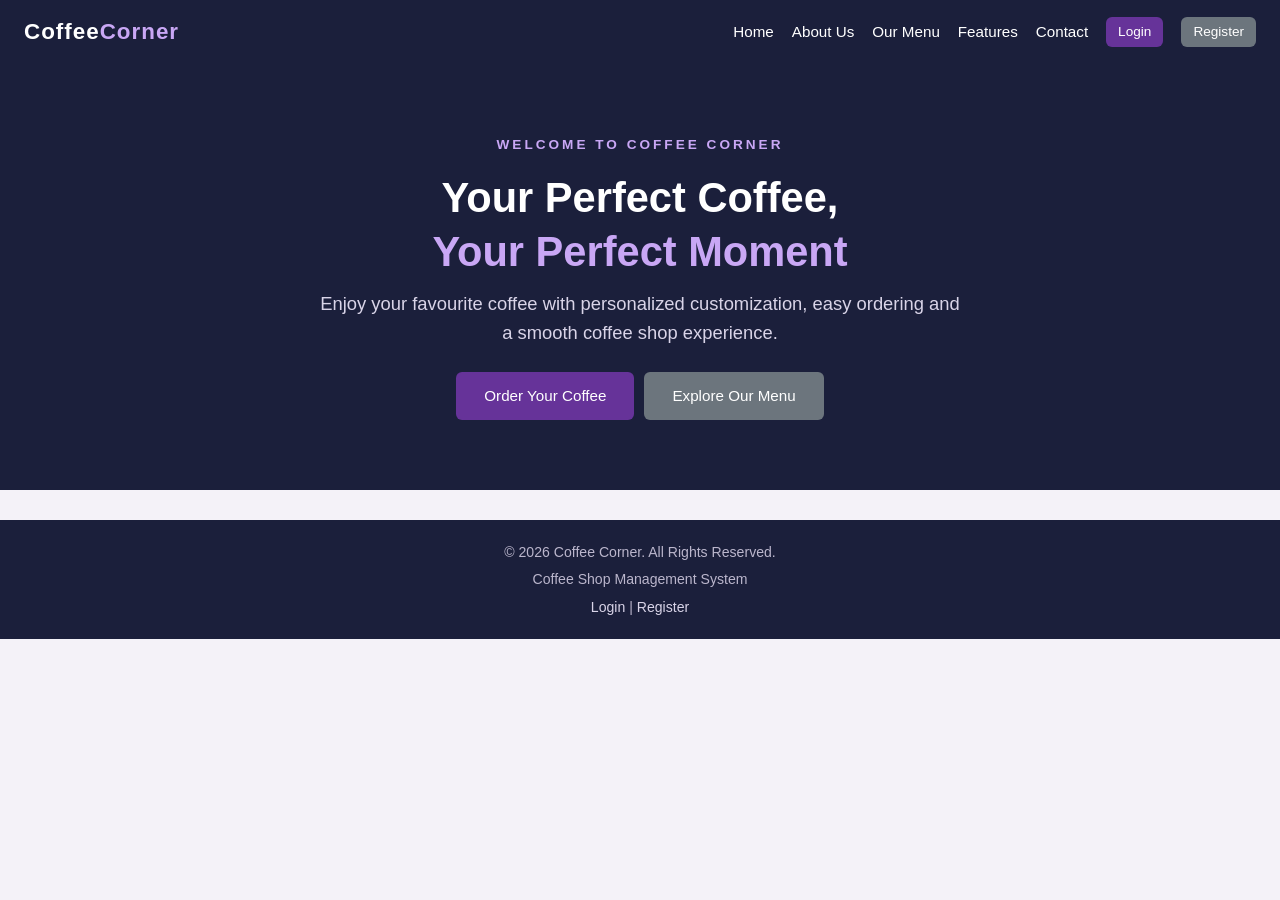
==== nnn/index.html @ a1070505 "ai folder ar moddhe sobar .js code asse , so sobai code gula run kore dekbn apnader function gula pr" ====
<!DOCTYPE html>
<html lang="en-US">

<head>
    <meta charset="UTF-8">
    <meta name="viewport" content="width=device-width, initial-scale=1.0">
    <meta name="description" content="Coffee Corner - Coffee Shop Management System">
    <title>Home | Coffee Corner</title>

    <link rel="stylesheet" href="css/style.css">
</head>

<body>

    <!-- ============ HEADER ============ -->
    <header class="header">

        <a href="index.html" class="logo">
            Coffee<span>Corner</span>
        </a>

        <nav class="home-nav">

            <a href="#home">Home</a>

            <a href="#about">About Us</a>

            <a href="#menu">Our Menu</a>

            <a href="#features">Features</a>

            <a href="#contact">Contact</a>

            <a href="login.html" class="btn btn-small">
                Login
            </a>

            <a href="register.html" class="btn btn-small btn-secondary">
                Register
            </a>

        </nav>

    </header>


    <!-- ============ MAIN CONTAINER ============ -->
    <main>


        <!-- ============ HERO SECTION ============ -->
        <section id="home" class="hero-section">

            <div class="hero-content">

                <p class="hero-tagline">
                    WELCOME TO COFFEE CORNER
                </p>

                <h1>
                    Your Perfect Coffee,
                    <span>Your Perfect Moment</span>
                </h1>

                <p>
                    Enjoy your favourite coffee with personalized
                    customization, easy ordering and a smooth
                    coffee shop experience.
                </p>

                <div class="hero-actions">

                    <a href="login.html" class="btn">
                        Order Your Coffee
                    </a>

                    <a href="#menu" class="btn btn-secondary">
                        Explore Our Menu
                    </a>

                </div>

            </div>

        </section>



        <!-- ============ ABOUT SECTION ============ -->
        <section id="about" class="container page-section">

            <h2 class="page-title">
                About Coffee Corner
            </h2>

            <p class="page-subtitle">
                A smart and simple coffee shop management experience.
            </p>

            <div class="row">

                <div class="col card">

                    <h3>Who We Are</h3>

                    <p>
                        Coffee Corner is a coffee shop management
                        platform designed to make ordering,
                        billing and daily shop operations easier.
                    </p>

                    <p>
                        Our system connects customers, cashiers,
                        baristas and administrators through
                        a single platform.
                    </p>

                </div>


                <div class="col card">

                    <h3>Our Goal</h3>

                    <p>
                        Our goal is to provide a convenient
                        coffee ordering experience and improve
                        the management of coffee shop operations.
                    </p>

                    <p>
                        From customized coffee orders to smart
                        billing and stock management, everything
                        is organized in one system.
                    </p>

                </div>

            </div>

        </section>



        <!-- ============ MENU SECTION ============ -->
        <section id="menu" class="container page-section">

            <h2 class="page-title">
                Explore Our Menu
            </h2>

            <p class="page-subtitle">
                Discover some of our popular coffee choices.
            </p>


            <div class="row">

                <div class="col card">

                    <h3>Espresso</h3>

                    <p>
                        A rich and concentrated coffee
                        with a bold flavour.
                    </p>

                    <p class="hint">
                        Freshly prepared coffee.
                    </p>

                </div>


                <div class="col card">

                    <h3>Cappuccino</h3>

                    <p>
                        A delicious combination of espresso,
                        steamed milk and milk foam.
                    </p>

                    <p class="hint">
                        Perfect for coffee lovers.
                    </p>

                </div>


                <div class="col card">

                    <h3>Latte</h3>

                    <p>
                        Smooth espresso blended with
                        creamy steamed milk.
                    </p>

                    <p class="hint">
                        A smooth coffee experience.
                    </p>

                </div>


                <div class="col card">

                    <h3>Mocha</h3>

                    <p>
                        A delightful combination of
                        coffee, chocolate and milk.
                    </p>

                    <p class="hint">
                        A chocolate coffee favourite.
                    </p>

                </div>

            </div>


            <div style="text-align: center; margin-top: 25px;">

                <a href="login.html" class="btn">
                    Customize Your Coffee
                </a>

            </div>

        </section>



        <!-- ============ FEATURES SECTION ============ -->
        <section id="features" class="container page-section">

            <h2 class="page-title">
                Our Smart Features
            </h2>

            <p class="page-subtitle">
                A complete management solution for modern coffee shops.
            </p>


            <div class="row">

                <div class="col card">

                    <h3>Custom Coffee Builder</h3>

                    <p>
                        Customers can customize coffee size,
                        milk type and sugar level according
                        to their preferences.
                    </p>

                </div>


                <div class="col card">

                    <h3>Smart Billing</h3>

                    <p>
                        Cashiers can generate bills,
                        calculate discounts and taxes,
                        and calculate customer change.
                    </p>

                </div>


                <div class="col card">

                    <h3>Order Preparation</h3>

                    <p>
                        Staff can manage the preparation queue
                        and update order status.
                    </p>

                </div>


                <div class="col card">

                    <h3>Stock Management</h3>

                    <p>
                        Monitor stock quantities and report
                        damaged or expired products.
                    </p>

                </div>


                <div class="col card">

                    <h3>Sales Analytics</h3>

                    <p>
                        Administrators can monitor sales,
                        orders and popular menu items.
                    </p>

                </div>


                <div class="col card">

                    <h3>Review Management</h3>

                    <p>
                        Manage customer feedback and
                        respond to reviews.
                    </p>

                </div>

            </div>

        </section>



        <!-- ============ ACTOR SECTION ============ -->
        <section class="container page-section">

            <h2 class="page-title">
                Our Management System
            </h2>

            <p class="page-subtitle">
                Four different user roles work together
                to manage the coffee shop.
            </p>


            <div class="row">

                <div class="col card">

                    <h3>Customer</h3>

                    <p>
                        Customize coffee, save favourite items,
                        track order tokens and view order history.
                    </p>

                    <a href="login.html" class="btn">
                        Customer Login
                    </a>

                </div>


                <div class="col card">

                    <h3>Cashier</h3>

                    <p>
                        Generate bills, track payment methods
                        and perform daily cash reconciliation.
                    </p>

                    <a href="login.html" class="btn">
                        Cashier Login
                    </a>

                </div>


                <div class="col card">

                    <h3>Staff / Barista</h3>

                    <p>
                        Manage order preparation, monitor stock
                        and report damaged or expired products.
                    </p>

                    <a href="login.html" class="btn">
                        Staff Login
                    </a>

                </div>


                <div class="col card">

                    <h3>Administrator</h3>

                    <p>
                        Manage menu items, staff accounts,
                        customer reviews and sales analytics.
                    </p>

                    <a href="login.html" class="btn">
                        Admin Login
                    </a>

                </div>

            </div>

        </section>



        <!-- ============ CALL TO ACTION ============ -->
        <section class="container page-section">

            <div class="card" style="text-align: center;">

                <h2>
                    Ready to Enjoy Your Coffee?
                </h2>

                <p>
                    Join Coffee Corner and experience
                    a simple and convenient coffee ordering system.
                </p>

                <a href="register.html" class="btn">
                    Create Your Account
                </a>

                <a href="login.html" class="btn btn-secondary">
                    Login Now
                </a>

            </div>

        </section>



        <!-- ============ CONTACT SECTION ============ -->
        <section id="contact" class="container page-section">

            <h2 class="page-title">
                Contact Us
            </h2>

            <p class="page-subtitle">
                We would love to hear from you.
            </p>

            <div class="card">

                <h3>Coffee Corner</h3>

                <p>
                    <strong>Address:</strong>
                    Coffee Corner, Bangladesh
                </p>

                <p>
                    <strong>Email:</strong>
                    coffeecorner@example.com
                </p>

                <p>
                    <strong>Phone:</strong>
                    +880 1XXXXXXXXX
                </p>

            </div>

        </section>

    </main>


    <!-- ============ FOOTER ============ -->
    <footer class="footer">

        <p>
            &copy; 2026 Coffee Corner.
            All Rights Reserved.
        </p>

        <p>
            Coffee Shop Management System
        </p>

        <p>
            <a href="login.html">Login</a> |
            <a href="register.html">Register</a>
        </p>

    </footer>


</body>

</html>
---- nnn/css/style.css ----
/* =====================================================================
   COFFEE CORNER - style.css  (reviewed and corrected version)
   Follows the BookNest style sheet approach (purple theme, sticky nav,
   rounded cards, auto-fit grids). All Coffee Corner class names are
   kept, so the existing HTML and JavaScript work without any change.

   FIXES IN THIS VERSION
   1. .logo stays white on hover (it was being overridden by the
      .header a:not(.btn):hover rule).
   2. A disabled .btn stays grey on hover for every variant
      (.btn-danger, .btn-success, ... used to turn coloured again).
   3. .message.error now has the same text size as the other messages,
      and an empty .message no longer shows as an empty coloured bar.
   4. .col / .col-wide / .row > .card no longer overflow on 320px phones.
   5. More input types are styled (search, url, datetime-local, ...)
      and every field has max-width: 100%.
   6. Badge aliases added: .badge.administrator, .badge.barista.
   7. Rules that existed in the old CSS but were missing here are added
      back: .role-grid, .bar-* chart, min-width: 0, 480px adjustments.
   8. prefers-reduced-motion is respected.
   ===================================================================== */


/* ==================== 1. RESET AND PAGE DEFAULTS ==================== */

* {
    margin: 0;
    padding: 0;
    box-sizing: border-box;
}

html {
    scroll-behavior: smooth;
}

body {
    font-family: "Segoe UI", Arial, sans-serif;
    font-size: 16px;
    line-height: 1.6;
    color: #333333;
    background-color: #F4F2F8;
}

h1,
h2,
h3 {
    line-height: 1.3;
    color: #1B1F3B;
}

/* Normal links keep the default underline (like the BookNest sheet) */
a {
    color: #663399;
}

a:hover {
    color: #8E6CC8;
}

button,
input,
select,
textarea {
    font-family: inherit;
    font-size: 0.95rem;
}

button {
    cursor: pointer;
}

img {
    max-width: 100%;
}


/* ==================== 2. HEADER ==================== */

.header {
    background-color: #1B1F3B;
    color: white;
    padding: 14px 24px;
    display: flex;
    justify-content: space-between;
    align-items: center;
    flex-wrap: wrap;
    gap: 10px;
}

.logo {
    font-size: 1.4rem;
    font-weight: bold;
    color: white;
    text-decoration: none;
    letter-spacing: 1px;
}

.logo span {
    color: #C9A7F5;
}

.user-info {
    display: flex;
    align-items: center;
    flex-wrap: wrap;
    gap: 12px;
    font-size: 0.95rem;
    color: white;
}

.header a:not(.btn) {
    color: white;
    text-decoration: none;
}

.header a:not(.btn):hover {
    color: #C9A7F5;
}

/* FIX 1: must come AFTER the rule above, otherwise it never applies */
.header a.logo:hover {
    color: white;
}


/* ==================== 3. NAVIGATION ==================== */

.topnav {
    position: sticky;
    top: 0;
    z-index: 10;
    background-color: #2B2F55;
    padding: 0 16px;
    overflow-x: auto;
    white-space: nowrap;
}

.topnav a,
.topnav button {
    display: inline-block;
    color: #F2F2F2;
    background-color: transparent;
    border: none;
    font-family: inherit;
    font-size: 0.95rem;
    padding: 14px 16px;
    text-decoration: none;
    cursor: pointer;
    border-bottom: 3px solid transparent;
    transition: background-color 0.3s;
}

.topnav a:hover,
.topnav button:hover {
    background-color: #3D4270;
    color: white;
}

.topnav a.active,
.topnav button.active {
    border-bottom: 3px solid #C9A7F5;
    background-color: #3D4270;
    color: white;
}

/* Homepage navigation (inside header) */

.home-nav {
    display: flex;
    align-items: center;
    justify-content: center;
    flex-wrap: wrap;
    gap: 18px;
}

.home-nav>a:not(.btn) {
    color: white;
    font-size: 0.95rem;
    text-decoration: none;
}

.home-nav>a:not(.btn):hover {
    color: #C9A7F5;
}


/* ==================== 4. BUTTONS ==================== */

.btn {
    display: inline-block;
    background-color: #663399;
    color: white;
    border: none;
    padding: 9px 20px;
    border-radius: 6px;
    font-family: inherit;
    font-size: 0.95rem;
    cursor: pointer;
    text-decoration: none;
    transition: background-color 0.3s;
}

.btn:hover {
    background-color: #8E6CC8;
    color: white;
}

.btn:focus {
    outline: 3px solid orange;
}

.btn-secondary {
    background-color: #6C757D;
}

.btn-secondary:hover {
    background-color: #868E96;
}

.btn-success {
    background-color: #2E7D32;
}

.btn-success:hover {
    background-color: #43A047;
}

.btn-danger {
    background-color: #C62828;
}

.btn-danger:hover {
    background-color: #E53935;
}

.btn-light {
    background-color: white;
    color: #1B1F3B;
}

.btn-light:hover {
    background-color: #EEEAF5;
    color: #1B1F3B;
}

.btn-small {
    padding: 4px 12px;
    font-size: 0.85rem;
}

/* FIX 2: disabled rule is placed AFTER all variants and also covers
   :hover, so a disabled button stays grey whatever its colour class is */
.btn:disabled,
.btn:disabled:hover {
    background-color: #BBBBBB;
    color: white;
    cursor: not-allowed;
}


/* ==================== 5. MAIN CONTAINER ==================== */

.container {
    max-width: 1200px;
    margin: 0 auto;
    padding: 24px 16px;
    min-height: 75vh;
}

/* Section is hidden until it gets the "active" class
   (inline style.display from JavaScript also works).
   NOTE: a .page-section that has neither "active" nor an inline
   display style will NOT be visible. */
.page-section {
    display: none;
    margin-bottom: 35px;
    scroll-margin-top: 70px;
}

.page-section.active {
    display: block;
}

.page-title {
    margin-bottom: 4px;
    font-size: 1.6rem;
}

.page-subtitle {
    color: #666666;
    margin-bottom: 20px;
}

.hint {
    display: block;
    font-size: 0.85rem;
    color: #777777;
    margin-top: 6px;
}

/* Lets flex/grid children shrink instead of overflowing the page */
.container,
.page-section,
.card {
    min-width: 0;
}


/* ==================== 6. CARD DESIGN ==================== */

.card {
    background-color: white;
    border-radius: 12px;
    box-shadow: 0 4px 12px rgba(0, 0, 0, 0.08);
    padding: 20px;
    margin-bottom: 20px;
}

.card h3 {
    margin-bottom: 12px;
    padding-bottom: 8px;
    border-bottom: 2px solid #EEEAF5;
}

.card p {
    margin-bottom: 12px;
}

.card ul {
    padding-left: 22px;
}

.card li {
    margin-bottom: 8px;
}


/* ==================== 7. ROW AND COLUMN ==================== */

.row {
    display: flex;
    flex-wrap: wrap;
    gap: 20px;
}

/* FIX 4: min(300px, 100%) so nothing is wider than a small phone screen */
.col {
    flex: 1;
    min-width: min(300px, 100%);
}

.col-wide {
    flex: 2;
    min-width: min(300px, 100%);
}

.row>.card {
    flex: 1;
    min-width: min(300px, 100%);
}


/* ==================== 8. STATISTICS CARDS ==================== */

.stats-grid {
    display: grid;
    grid-template-columns: repeat(auto-fit, minmax(200px, 1fr));
    gap: 16px;
    margin: 20px 0;
}

.stat-card {
    background-color: white;
    border-radius: 12px;
    padding: 18px;
    box-shadow: 0 4px 12px rgba(0, 0, 0, 0.08);
    border-left: 6px solid #663399;
    transition: transform 0.3s;
}

.stat-card:hover {
    transform: scale(1.03);
}

.stat-number {
    font-size: 2rem;
    font-weight: bold;
    color: #1B1F3B;
    overflow-wrap: anywhere;
}

.stat-label {
    color: #666666;
    font-size: 0.9rem;
}


/* ==================== 9. FORMS ==================== */

fieldset {
    border: 1px solid #D8D0E8;
    border-radius: 8px;
    padding: 12px 16px 16px 16px;
    margin-bottom: 16px;
}

legend {
    font-weight: bold;
    color: #663399;
    padding: 0 8px;
}

.form-table {
    width: 100%;
    border-collapse: collapse;
}

.form-table td {
    padding: 6px 4px;
    vertical-align: top;
}

.form-table td:first-child {
    width: 35%;
    padding-top: 12px;
}

label {
    font-weight: 600;
    color: #444444;
}

.option-label {
    font-weight: normal;
    margin-right: 12px;
}

/* FIX 5: more input types added to the list */
input[type="text"],
input[type="email"],
input[type="password"],
input[type="number"],
input[type="date"],
input[type="time"],
input[type="datetime-local"],
input[type="tel"],
input[type="search"],
input[type="url"],
select,
textarea {
    width: 100%;
    padding: 8px 10px;
    border: 1px solid #C8C3D4;
    border-radius: 6px;
    font-family: inherit;
    font-size: 0.95rem;
    background-color: white;
}

/* Prevent any field (including type="file") from overflowing */
input,
select,
textarea {
    max-width: 100%;
}

input:focus,
select:focus,
textarea:focus {
    outline: 2px solid #8E6CC8;
    border-color: #8E6CC8;
}

textarea {
    resize: none;
}

input[type="radio"],
input[type="checkbox"] {
    width: auto;
    margin-right: 4px;
    accent-color: #663399;
}

input[type="submit"] {
    cursor: pointer;
}

.form-actions {
    display: flex;
    flex-wrap: wrap;
    gap: 8px;
    margin-top: 12px;
}


/* ==================== 10. VALIDATION MESSAGES ==================== */

/* Small text under a field (always takes its space, so the layout
   does not jump when an error appears) */
.error {
    display: block;
    color: #C62828;
    font-size: 0.85rem;
    min-height: 1em;
}

.message {
    display: none;
    padding: 10px 14px;
    border-radius: 6px;
    margin-bottom: 14px;
    border-left: 5px solid;
}

/* Kept from the Coffee Corner code: these two show automatically */
.message.success {
    display: block;
    background-color: #E8F5E9;
    border-color: #2E7D32;
    color: #1B5E20;
}

.message.error-message {
    display: block;
    background-color: #FFEBEE;
    border-color: #C62828;
    color: #B71C1C;
}

/* From the BookNest sheet: hidden until JavaScript shows them.
   FIX 3: font-size and min-height reset, because the plain .error
   rule above would otherwise make this message smaller than the rest */
.message.error {
    font-size: 0.95rem;
    min-height: 0;
    background-color: #FFEBEE;
    border-color: #C62828;
    color: #B71C1C;
}

.message.info {
    background-color: #E3F2FD;
    border-color: #1565C0;
    color: #0D47A1;
}

/* FIX 3: an empty message box never shows as an empty coloured bar.
   Must stay AFTER the .message.success / .message.error-message rules */
.message:empty {
    display: none;
}


/* ==================== 11. TABLES ==================== */

.table-wrapper {
    width: 100%;
    overflow-x: auto;
    margin-top: 15px;
}

.data-table {
    width: 100%;
    border-collapse: collapse;
    background-color: white;
    font-size: 0.92rem;
}

.data-table th {
    background-color: #663399;
    color: white;
    text-align: left;
    padding: 10px;
    white-space: nowrap;
}

.data-table td {
    padding: 9px 10px;
    border-bottom: 1px solid #EEEAF5;
}

/* Ids and action buttons never break onto two lines */
.data-table td:first-child,
.data-table td:last-child {
    white-space: nowrap;
}

.data-table tbody tr:nth-child(even) {
    background-color: #FAF8FD;
}

.data-table tbody tr:hover {
    background-color: #F0EAFA;
}

.data-table td .btn {
    margin: 2px;
}

.empty-row {
    text-align: center;
    color: #888888;
    padding: 20px;
}

.result-count {
    font-size: 0.85rem;
    color: #666666;
    margin-bottom: 8px;
}


/* ==================== 12. SEARCH AND FILTER ==================== */

.search-bar {
    display: flex;
    flex-wrap: wrap;
    gap: 10px;
    margin-bottom: 14px;
}

.search-bar input {
    flex: 2;
    min-width: 200px;
    width: auto;
}

.search-bar select {
    flex: 1;
    min-width: 150px;
    width: auto;
}


/* ==================== 13. PRICE SUMMARY ==================== */

.price-summary {
    background-color: #F7F3FC;
    border: 2px dashed #C9A7F5;
    border-radius: 10px;
    padding: 16px;
    margin: 20px 0;
}

.price-summary h3 {
    color: #663399;
    margin-bottom: 12px;
    border-bottom: none;
    padding-bottom: 0;
}

.price-summary p {
    display: flex;
    justify-content: space-between;
    gap: 10px;
    border-bottom: 1px solid #E5DCF2;
    padding: 7px 0;
    margin-bottom: 0;
}

.price-summary p:last-child {
    border-bottom: none;
    font-weight: bold;
}

.price-summary strong {
    color: #663399;
}


/* ==================== 14. BADGES ==================== */

.badge {
    display: inline-block;
    padding: 2px 10px;
    border-radius: 12px;
    font-size: 0.78rem;
    font-weight: bold;
    color: white;
    background-color: #6C757D;
    white-space: nowrap;
}

/* Role badges. The class name must match the role text your page prints */
.badge.admin {
    background-color: #C62828;
}

.badge.administrator {
    background-color: #C62828;
}

.badge.customer {
    background-color: #2E7D32;
}

.badge.cashier {
    background-color: #1565C0;
}

.badge.staff {
    background-color: #EF6C00;
}

.badge.barista {
    background-color: #EF6C00;
}

.badge.green {
    background-color: #2E7D32;
}

.badge.orange {
    background-color: #EF6C00;
}

.badge.red {
    background-color: #C62828;
}

.badge.blue {
    background-color: #1565C0;
}

.badge.grey {
    background-color: #6C757D;
}

/* Status badges */

.status-badge {
    display: inline-block;
    padding: 2px 10px;
    border-radius: 12px;
    font-size: 0.78rem;
    font-weight: bold;
    white-space: nowrap;
}

.status-success {
    background-color: #E8F5E9;
    color: #1B5E20;
}

.status-warning {
    background-color: #FFF3E0;
    color: #E65100;
}

.status-danger {
    background-color: #FFEBEE;
    color: #B71C1C;
}

.status-neutral {
    background-color: #EEEEEE;
    color: #555555;
}


/* ==================== 15. HOMEPAGE HERO SECTION ==================== */

/* Coffee Corner hero (class names kept) */
.hero-section {
    min-height: 420px;
    padding: 70px 20px;
    display: flex;
    align-items: center;
    justify-content: center;
    text-align: center;
    background-color: #1B1F3B;
    color: white;
}

.hero-content {
    max-width: 720px;
}

.hero-tagline {
    color: #C9A7F5;
    font-weight: bold;
    font-size: 0.85rem;
    letter-spacing: 3px;
    margin-bottom: 15px;
}

.hero-content h1 {
    color: white;
    font-size: 2.6rem;
    margin-bottom: 10px;
}

.hero-content h1 span {
    display: block;
    color: #C9A7F5;
}

.hero-content>p:not(.hero-tagline) {
    font-size: 1.15rem;
    color: #D9D4E8;
    max-width: 650px;
    margin: 0 auto 24px auto;
}

.hero-actions {
    display: flex;
    flex-wrap: wrap;
    justify-content: center;
    gap: 10px;
}

.hero-actions .btn {
    padding: 12px 28px;
}

/* From the BookNest sheet (works if you use these classes) */
.hero {
    background-color: #1B1F3B;
    color: white;
    text-align: center;
    padding: 70px 20px;
}

.hero h1 {
    color: white;
    font-size: 2.6rem;
    margin-bottom: 10px;
}

.hero p {
    font-size: 1.15rem;
    color: #D9D4E8;
    max-width: 650px;
    margin: 0 auto 24px auto;
}

.hero .btn {
    margin: 4px;
    padding: 12px 28px;
}

.hero-search {
    max-width: 640px;
    margin: 26px auto 0 auto;
    display: flex;
    flex-wrap: wrap;
    gap: 8px;
}

.hero-search input {
    flex: 3;
    min-width: 220px;
    padding: 13px 16px;
    font-size: 1rem;
    border: none;
}

.hero-search select {
    flex: 1;
    min-width: 150px;
    border: none;
}


/* ==================== 16. FOOTER ==================== */

.footer {
    background-color: #1B1F3B;
    color: #BBB6CC;
    text-align: center;
    padding: 16px;
    margin-top: 30px;
    font-size: 0.88rem;
}

.footer p {
    margin: 5px 0;
}

.footer a:not(.btn) {
    color: #D9D4E8;
    text-decoration: none;
}

.footer a:not(.btn):hover {
    color: white;
    text-decoration: underline;
}


/* ==================== 17. ROLE GRID AND BAR CHART ==================== */
/* These two blocks existed in the old CSS (their mobile rules were in
   the old file) but were missing in the new one.
   The base rules below are rebuilt in the same purple theme.
   If your HTML uses different class names for the bar track / fill,
   rename .bar-track and .bar-fill to match. */

.role-grid {
    display: grid;
    grid-template-columns: repeat(auto-fit, minmax(220px, 1fr));
    gap: 16px;
    margin: 20px 0;
}

.bar-row {
    display: flex;
    align-items: center;
    gap: 10px;
    margin-bottom: 10px;
}

.bar-label {
    width: 140px;
    flex-shrink: 0;
    font-size: 0.9rem;
}

.bar-track {
    flex: 1;
    min-width: 0;
    height: 18px;
    background-color: #EEEAF5;
    border-radius: 9px;
    overflow: hidden;
}

.bar-fill {
    height: 100%;
    background-color: #663399;
    border-radius: 9px;
}

.bar-value {
    width: 60px;
    flex-shrink: 0;
    text-align: right;
    font-size: 0.9rem;
    font-weight: bold;
}


/* ==================== 18. EXTRA HELPERS ==================== */

.log-item {
    background-color: white;
    border-left: 5px solid #663399;
    border-radius: 4px;
    padding: 8px 12px;
    margin-bottom: 8px;
    box-shadow: 0 1px 3px rgba(0, 0, 0, 0.06);
}

.result-box {
    background-color: #F7F3FC;
    border: 2px dashed #C9A7F5;
    border-radius: 10px;
    padding: 16px;
    margin-top: 12px;
}

button:focus-visible,
a:focus-visible,
input:focus-visible,
select:focus-visible,
textarea:focus-visible {
    outline: 2px solid #8E6CC8;
    outline-offset: 2px;
}


/* ==================== 19. RESPONSIVE ==================== */
/* Grids and flex-wrap above already adjust most of the layout.
   These blocks only handle what they cannot. They must stay at the
   END of the file so they override the base rules above. */

@media screen and (max-width: 768px) {

    .form-table,
    .form-table tbody,
    .form-table tr,
    .form-table td {
        display: block;
        width: 100%;
    }

    .form-table td:first-child {
        width: 100%;
        padding-top: 6px;
        padding-bottom: 2px;
    }

    .bar-label {
        width: 100px;
        font-size: 0.8rem;
    }

    .bar-value {
        width: 40px;
        font-size: 0.8rem;
    }

}

@media screen and (max-width: 480px) {

    .container {
        padding: 20px 12px;
    }

    fieldset {
        padding: 12px;
    }

    .role-grid {
        grid-template-columns: 1fr;
    }

    .hero,
    .hero-section {
        padding: 45px 15px;
    }

    .hero h1,
    .hero-content h1 {
        font-size: 2rem;
    }

    .bar-row {
        gap: 6px;
    }

}


/* ==================== 20. REDUCED MOTION ==================== */

@media (prefers-reduced-motion: reduce) {

    html {
        scroll-behavior: auto;
    }

    .stat-card,
    .btn,
    .topnav a,
    .topnav button {
        transition: none;
    }

    .stat-card:hover {
        transform: none;
    }

}


/* ==================== END OF STYLE.CSS ==================== */
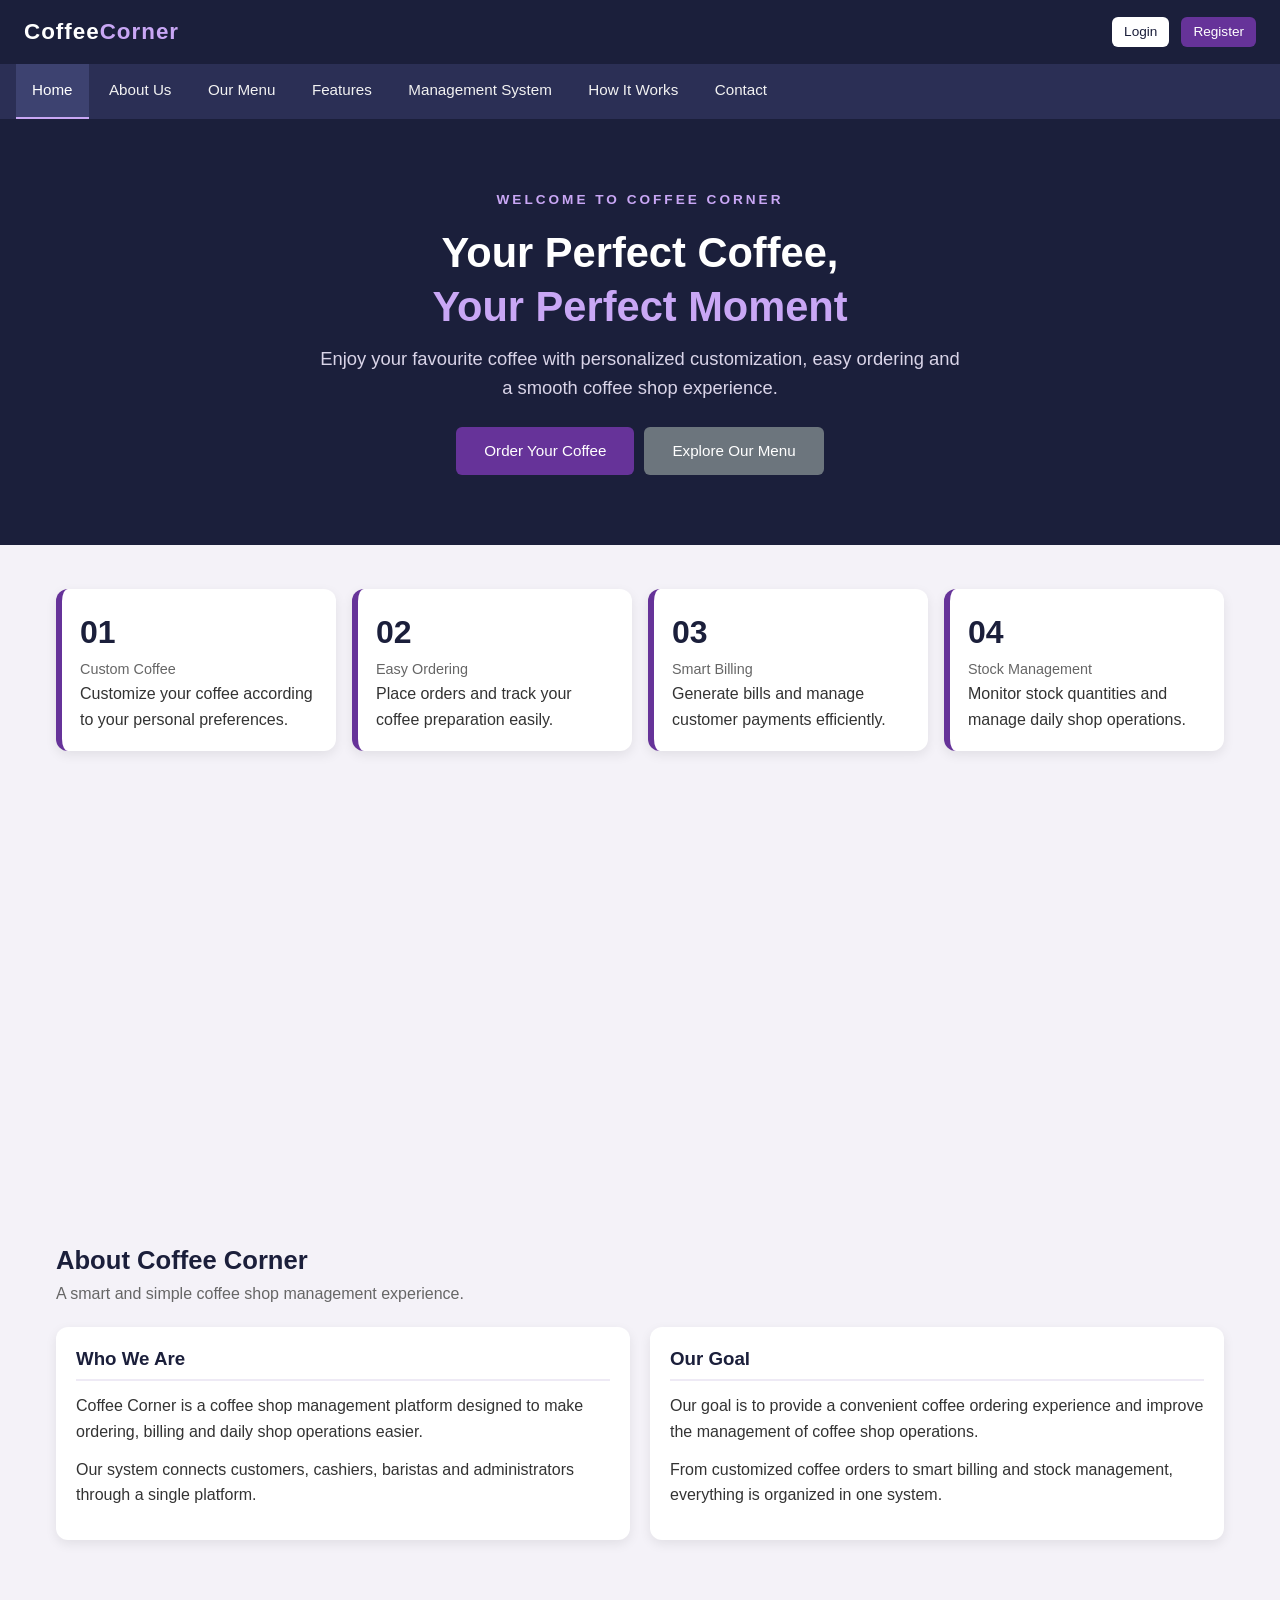
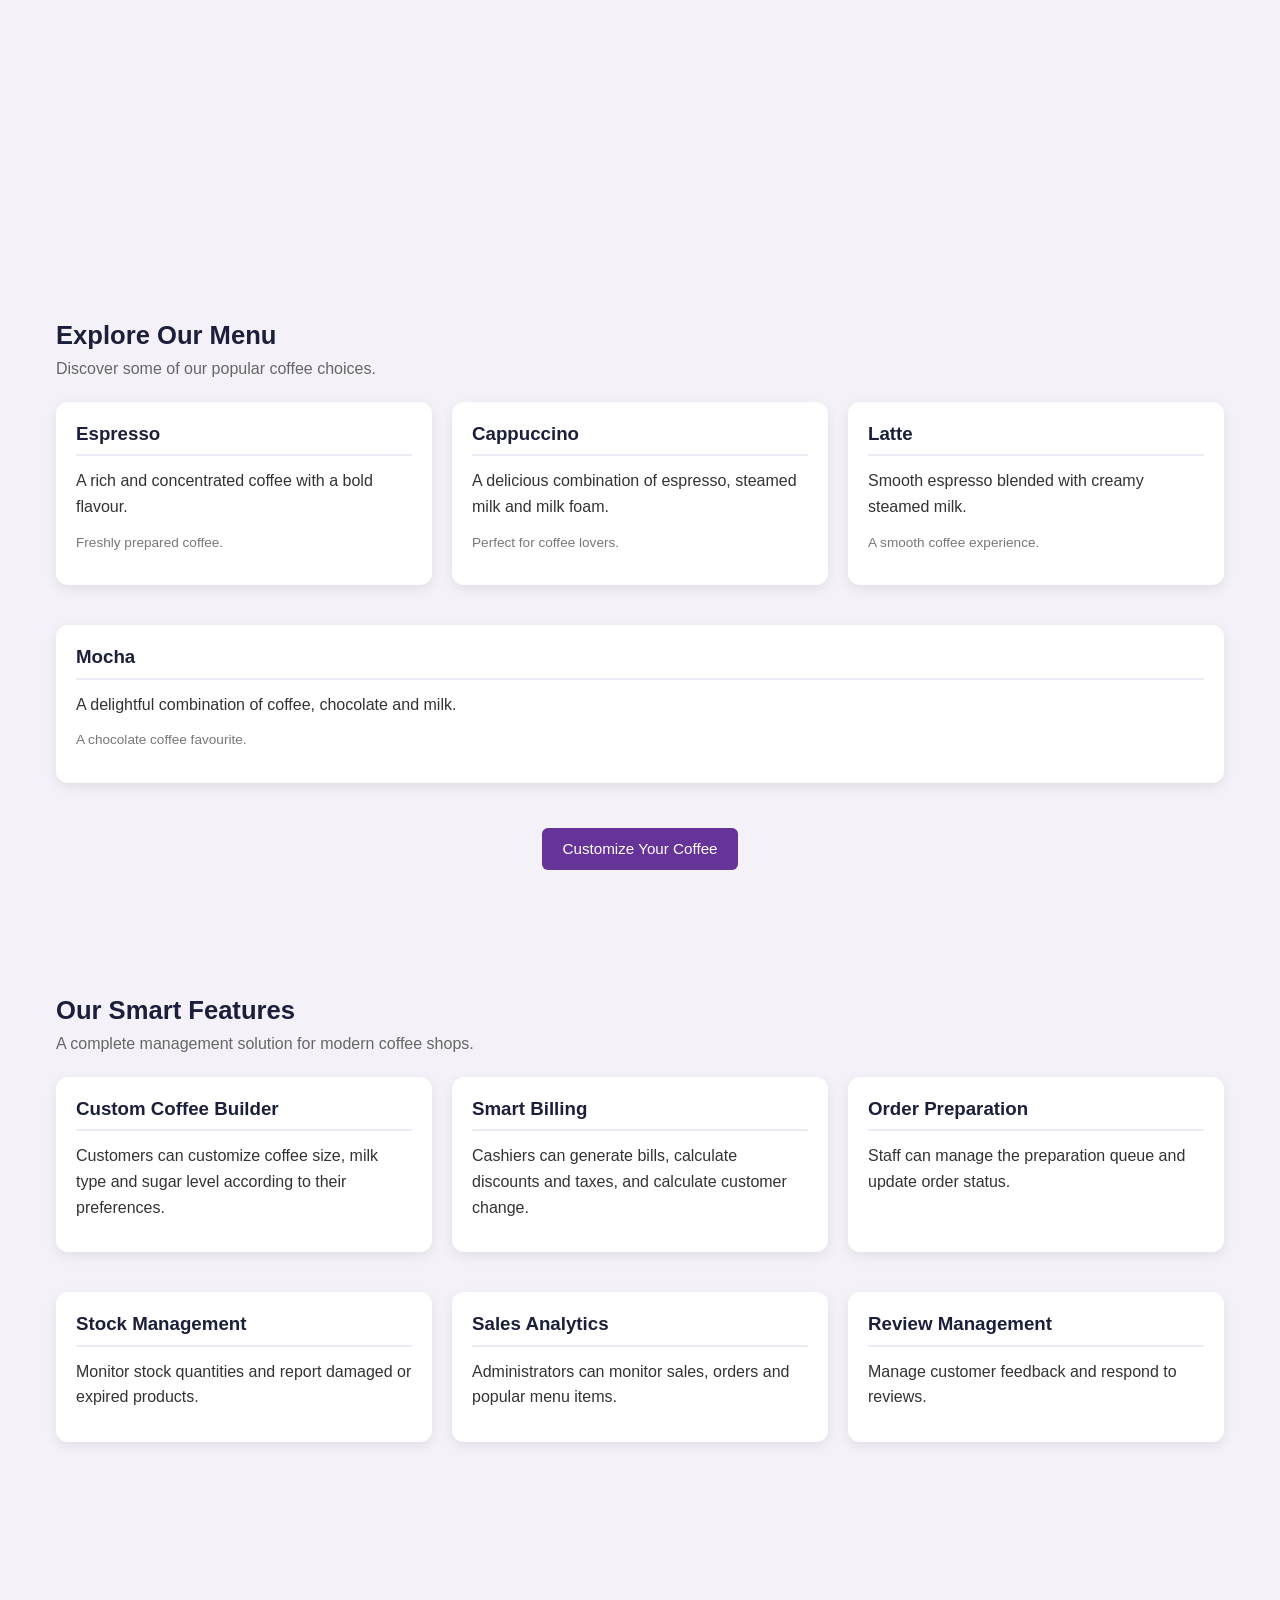
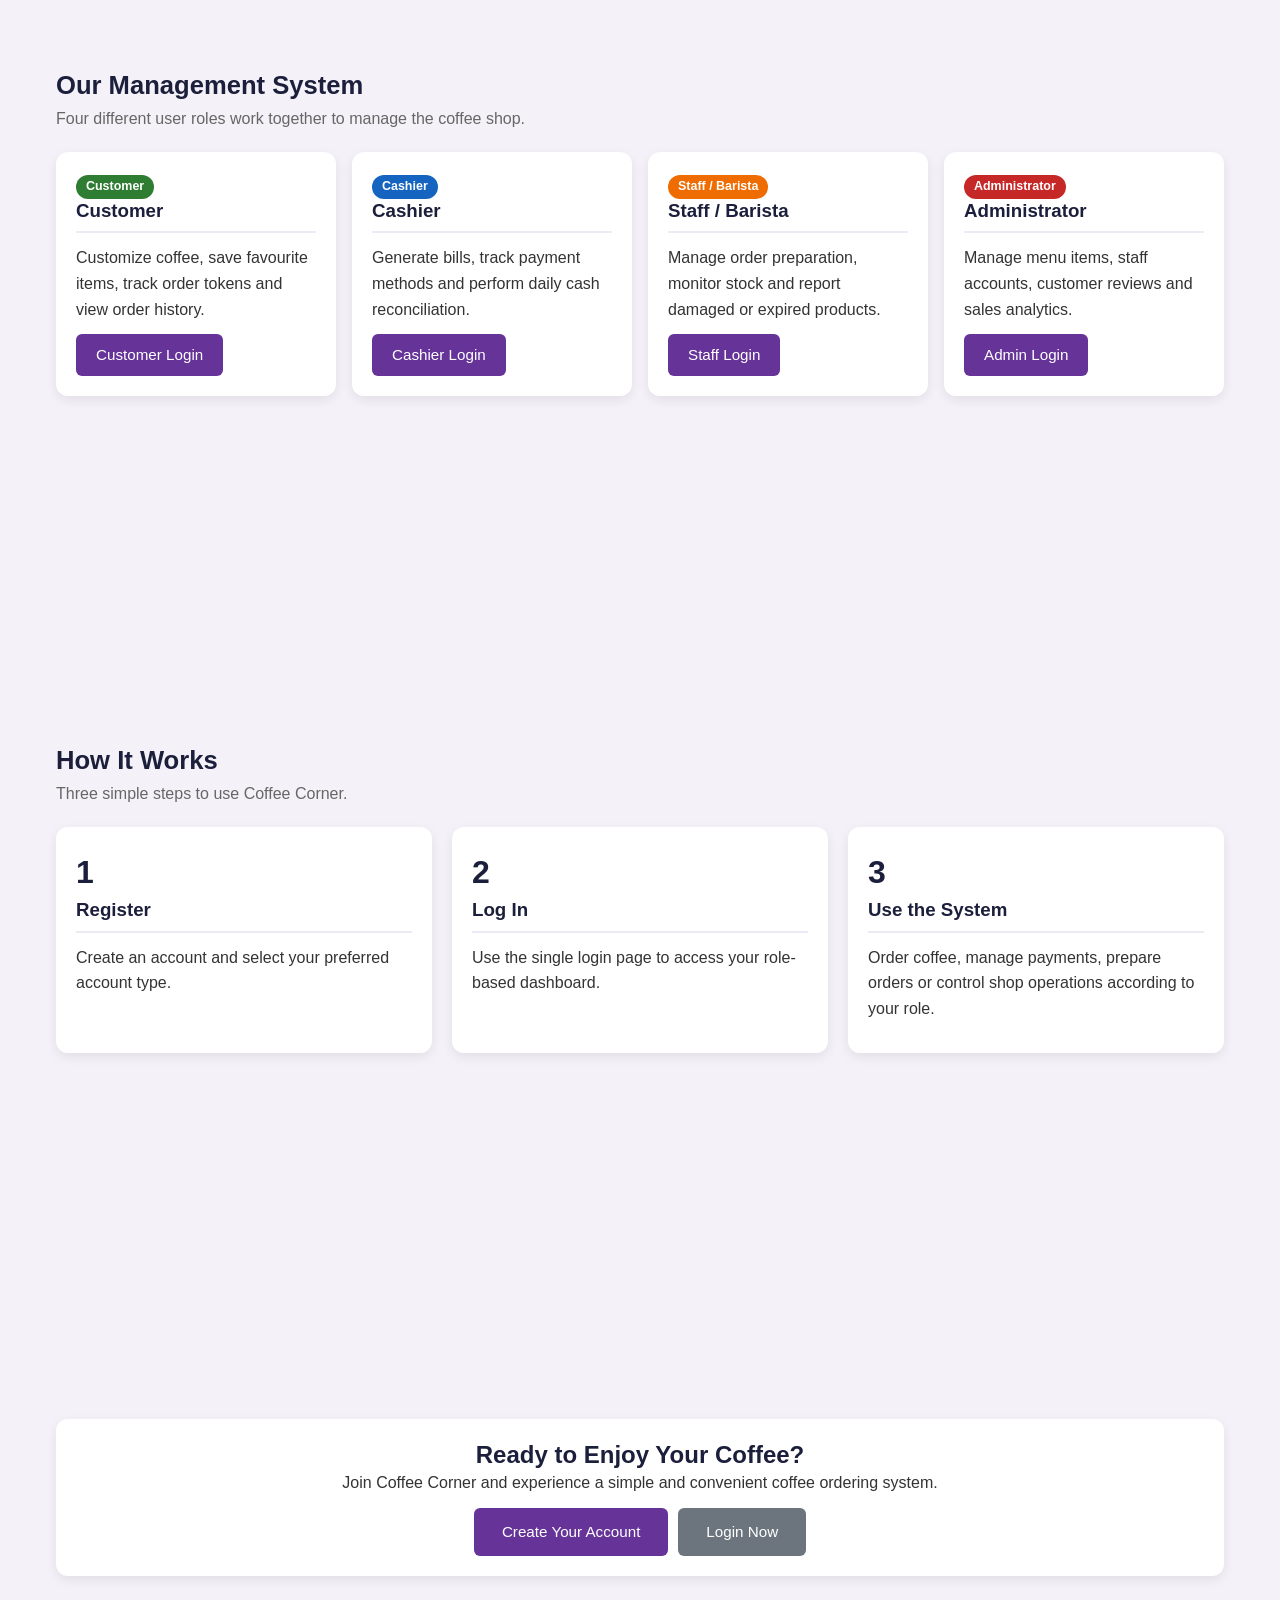
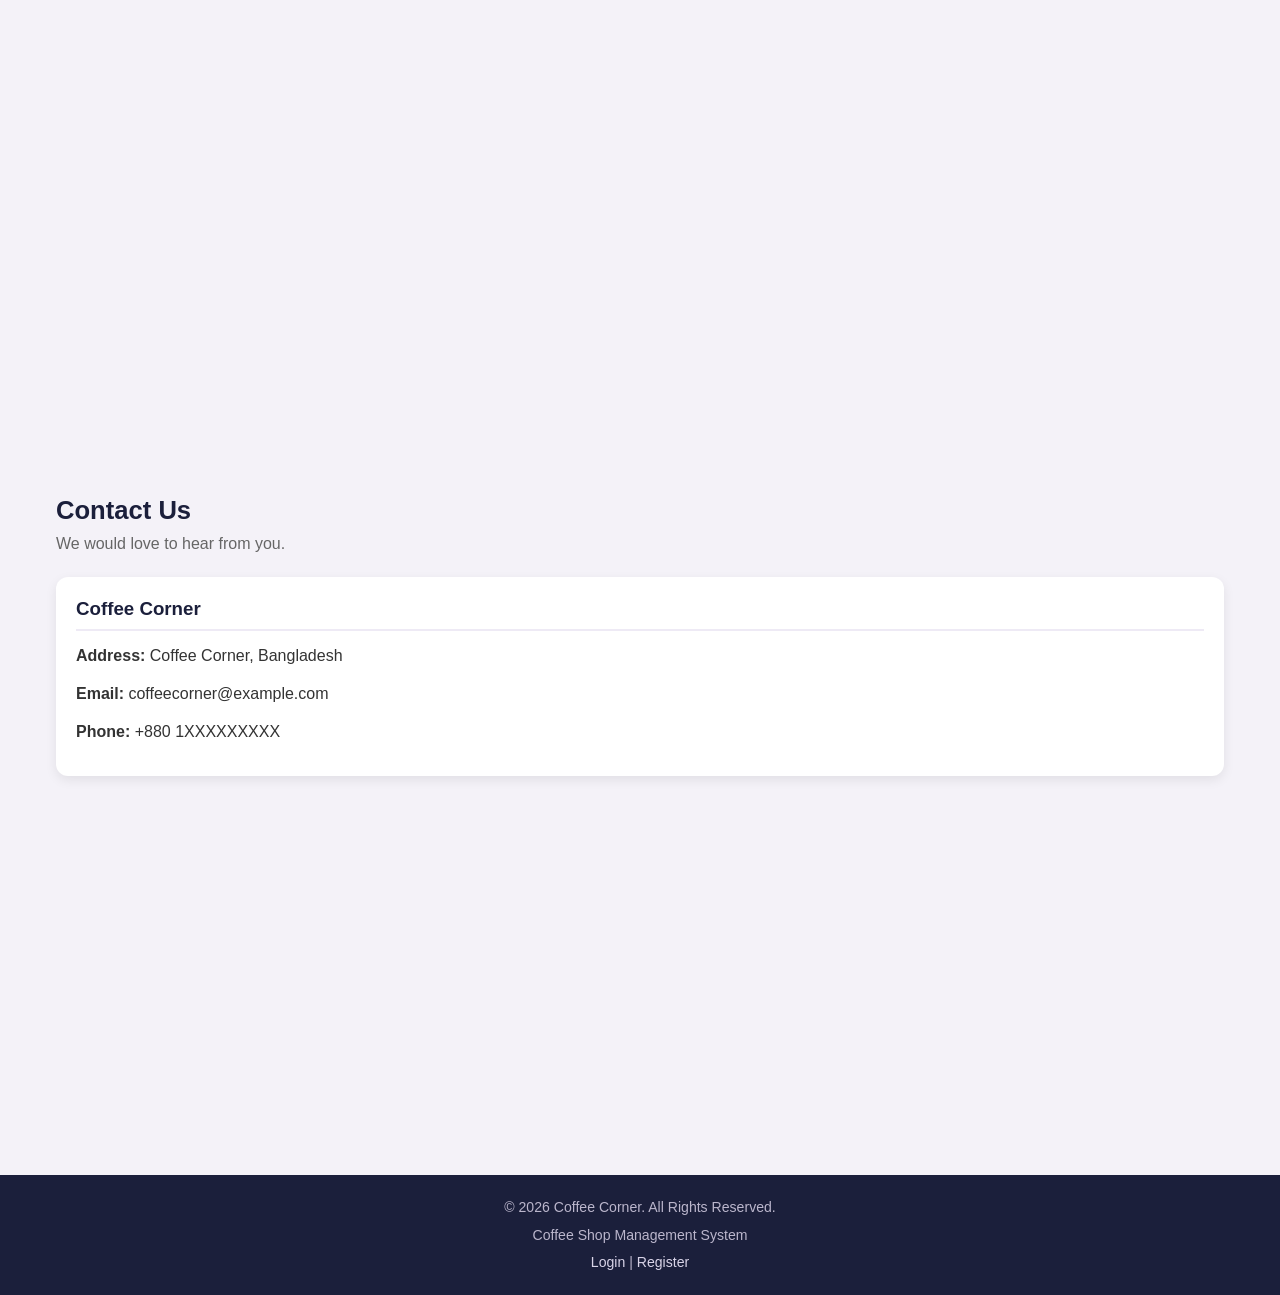
==== commit ed123afe: "Update admin, barista, cashier and customer modules" ====
--- a/nnn/index.html
+++ b/nnn/index.html
@@ -19,64 +19,146 @@
             Coffee<span>Corner</span>
         </a>
 
-        <nav class="home-nav">
-
-            <a href="#home">Home</a>
-
-            <a href="#about">About Us</a>
-
-            <a href="#menu">Our Menu</a>
-
-            <a href="#features">Features</a>
-
-            <a href="#contact">Contact</a>
-
-            <a href="login.html" class="btn btn-small">
+        <div class="user-info">
+
+            <a href="login.html" class="btn btn-small btn-light">
                 Login
             </a>
 
-            <a href="register.html" class="btn btn-small btn-secondary">
+            <a href="register.html" class="btn btn-small">
                 Register
             </a>
 
-        </nav>
+        </div>
 
     </header>
 
 
-    <!-- ============ MAIN CONTAINER ============ -->
+    <!-- ============ NAVIGATION ============ -->
+    <nav class="topnav">
+
+        <a href="#home" class="active">Home</a>
+
+        <a href="#about">About Us</a>
+
+        <a href="#menu">Our Menu</a>
+
+        <a href="#features">Features</a>
+
+        <a href="#actors">Management System</a>
+
+        <a href="#how">How It Works</a>
+
+        <a href="#contact">Contact</a>
+
+    </nav>
+
+
+    <!-- ============ HERO SECTION ============ -->
+    <section id="home" class="hero-section">
+
+        <div class="hero-content">
+
+            <p class="hero-tagline">
+                WELCOME TO COFFEE CORNER
+            </p>
+
+            <h1>
+                Your Perfect Coffee,
+                <span>Your Perfect Moment</span>
+            </h1>
+
+            <p>
+                Enjoy your favourite coffee with personalized
+                customization, easy ordering and a smooth
+                coffee shop experience.
+            </p>
+
+            <div class="hero-actions">
+
+                <a href="login.html" class="btn">
+                    Order Your Coffee
+                </a>
+
+                <a href="#menu" class="btn btn-secondary">
+                    Explore Our Menu
+                </a>
+
+            </div>
+
+        </div>
+
+    </section>
+
+
     <main>
 
 
-        <!-- ============ HERO SECTION ============ -->
-        <section id="home" class="hero-section">
-
-            <div class="hero-content">
-
-                <p class="hero-tagline">
-                    WELCOME TO COFFEE CORNER
-                </p>
-
-                <h1>
-                    Your Perfect Coffee,
-                    <span>Your Perfect Moment</span>
-                </h1>
-
-                <p>
-                    Enjoy your favourite coffee with personalized
-                    customization, easy ordering and a smooth
-                    coffee shop experience.
-                </p>
-
-                <div class="hero-actions">
-
-                    <a href="login.html" class="btn">
-                        Order Your Coffee
-                    </a>
-
-                    <a href="#menu" class="btn btn-secondary">
-                        Explore Our Menu
-                    </a>
+        <!-- ============ KEY FEATURES STRIP ============ -->
+        <section class="container">
+
+            <div class="stats-grid">
+
+                <div class="stat-card">
+
+                    <div class="stat-number">01</div>
+
+                    <div class="stat-label">
+                        Custom Coffee
+                    </div>
+
+                    <p>
+                        Customize your coffee according to
+                        your personal preferences.
+                    </p>
+
+                </div>
+
+
+                <div class="stat-card">
+
+                    <div class="stat-number">02</div>
+
+                    <div class="stat-label">
+                        Easy Ordering
+                    </div>
+
+                    <p>
+                        Place orders and track your coffee
+                        preparation easily.
+                    </p>
+
+                </div>
+
+
+                <div class="stat-card">
+
+                    <div class="stat-number">03</div>
+
+                    <div class="stat-label">
+                        Smart Billing
+                    </div>
+
+                    <p>
+                        Generate bills and manage customer
+                        payments efficiently.
+                    </p>
+
+                </div>
+
+
+                <div class="stat-card">
+
+                    <div class="stat-number">04</div>
+
+                    <div class="stat-label">
+                        Stock Management
+                    </div>
+
+                    <p>
+                        Monitor stock quantities and
+                        manage daily shop operations.
+                    </p>
 
                 </div>
 
@@ -87,7 +169,7 @@
 
 
         <!-- ============ ABOUT SECTION ============ -->
-        <section id="about" class="container page-section">
+        <section id="about" class="container">
 
             <h2 class="page-title">
                 About Coffee Corner
@@ -143,7 +225,7 @@
 
 
         <!-- ============ MENU SECTION ============ -->
-        <section id="menu" class="container page-section">
+        <section id="menu" class="container">
 
             <h2 class="page-title">
                 Explore Our Menu
@@ -235,7 +317,7 @@
 
 
         <!-- ============ FEATURES SECTION ============ -->
-        <section id="features" class="container page-section">
+        <section id="features" class="container">
 
             <h2 class="page-title">
                 Our Smart Features
@@ -327,8 +409,8 @@
 
 
 
-        <!-- ============ ACTOR SECTION ============ -->
-        <section class="container page-section">
+        <!-- ============ ACTOR / ROLE SECTION ============ -->
+        <section id="actors" class="container">
 
             <h2 class="page-title">
                 Our Management System
@@ -340,9 +422,14 @@
             </p>
 
 
-            <div class="row">
-
-                <div class="col card">
+            <div class="role-grid">
+
+                <!-- CUSTOMER -->
+                <div class="card">
+
+                    <span class="badge customer">
+                        Customer
+                    </span>
 
                     <h3>Customer</h3>
 
@@ -358,7 +445,12 @@
                 </div>
 
 
-                <div class="col card">
+                <!-- CASHIER -->
+                <div class="card">
+
+                    <span class="badge cashier">
+                        Cashier
+                    </span>
 
                     <h3>Cashier</h3>
 
@@ -374,7 +466,12 @@
                 </div>
 
 
-                <div class="col card">
+                <!-- STAFF / BARISTA -->
+                <div class="card">
+
+                    <span class="badge staff">
+                        Staff / Barista
+                    </span>
 
                     <h3>Staff / Barista</h3>
 
@@ -390,7 +487,12 @@
                 </div>
 
 
-                <div class="col card">
+                <!-- ADMINISTRATOR -->
+                <div class="card">
+
+                    <span class="badge admin">
+                        Administrator
+                    </span>
 
                     <h3>Administrator</h3>
 
@@ -411,8 +513,70 @@
 
 
 
+        <!-- ============ HOW IT WORKS ============ -->
+        <section id="how" class="container">
+
+            <h2 class="page-title">
+                How It Works
+            </h2>
+
+            <p class="page-subtitle">
+                Three simple steps to use Coffee Corner.
+            </p>
+
+
+            <div class="row">
+
+                <div class="col card">
+
+                    <div class="stat-number">1</div>
+
+                    <h3>Register</h3>
+
+                    <p>
+                        Create an account and select your
+                        preferred account type.
+                    </p>
+
+                </div>
+
+
+                <div class="col card">
+
+                    <div class="stat-number">2</div>
+
+                    <h3>Log In</h3>
+
+                    <p>
+                        Use the single login page to access
+                        your role-based dashboard.
+                    </p>
+
+                </div>
+
+
+                <div class="col card">
+
+                    <div class="stat-number">3</div>
+
+                    <h3>Use the System</h3>
+
+                    <p>
+                        Order coffee, manage payments,
+                        prepare orders or control shop operations
+                        according to your role.
+                    </p>
+
+                </div>
+
+            </div>
+
+        </section>
+
+
+
         <!-- ============ CALL TO ACTION ============ -->
-        <section class="container page-section">
+        <section class="container">
 
             <div class="card" style="text-align: center;">
 
@@ -425,13 +589,17 @@
                     a simple and convenient coffee ordering system.
                 </p>
 
-                <a href="register.html" class="btn">
-                    Create Your Account
-                </a>
-
-                <a href="login.html" class="btn btn-secondary">
-                    Login Now
-                </a>
+                <div class="hero-actions">
+
+                    <a href="register.html" class="btn">
+                        Create Your Account
+                    </a>
+
+                    <a href="login.html" class="btn btn-secondary">
+                        Login Now
+                    </a>
+
+                </div>
 
             </div>
 
@@ -440,7 +608,7 @@
 
 
         <!-- ============ CONTACT SECTION ============ -->
-        <section id="contact" class="container page-section">
+        <section id="contact" class="container">
 
             <h2 class="page-title">
                 Contact Us
@@ -473,7 +641,9 @@
 
         </section>
 
+
     </main>
+
 
 
     <!-- ============ FOOTER ============ -->
--- a/nnn/css/style.css
+++ b/nnn/css/style.css
@@ -74,7 +74,76 @@
 }
 
 
-/* ==================== 2. HEADER ==================== */
+
+.form-body,
+.type-fields {
+    display: none;
+}
+
+.form-body.active,
+.type-fields.active {
+    display: block;
+}
+
+.type-grid {
+    display: grid;
+    grid-template-columns: repeat(auto-fit, minmax(180px, 1fr));
+    gap: 15px;
+    margin: 15px 0;
+}
+
+.type-option {
+    display: flex;
+    flex-direction: column;
+    gap: 10px;
+    padding: 18px;
+    border: 1px solid #ddd;
+    border-radius: 8px;
+    cursor: pointer;
+    background: #fff;
+}
+
+.type-option:has(input:checked) {
+    border: 2px solid #8b5e3c;
+    background: #faf4ef;
+}
+
+.type-option input {
+    width: auto;
+}
+
+.type-option strong {
+    font-size: 17px;
+}
+
+.type-option .hint {
+    font-size: 13px;
+}
+
+.form-buttons {
+    display: flex;
+    gap: 10px;
+    flex-wrap: wrap;
+    margin-top: 20px;
+}
+
+#registerButton:disabled {
+    opacity: 0.5;
+    cursor: not-allowed;
+}
+
+
+
+
+
+
+
+
+
+
+
+
+
 
 .header {
     background-color: #1B1F3B;
@@ -493,7 +562,6 @@
     margin-top: 12px;
 }
 
-
 /* ==================== 10. VALIDATION MESSAGES ==================== */
 
 /* Small text under a field (always takes its space, so the layout
@@ -532,6 +600,7 @@
    FIX 3: font-size and min-height reset, because the plain .error
    rule above would otherwise make this message smaller than the rest */
 .message.error {
+    display: block;
     font-size: 0.95rem;
     min-height: 0;
     background-color: #FFEBEE;
